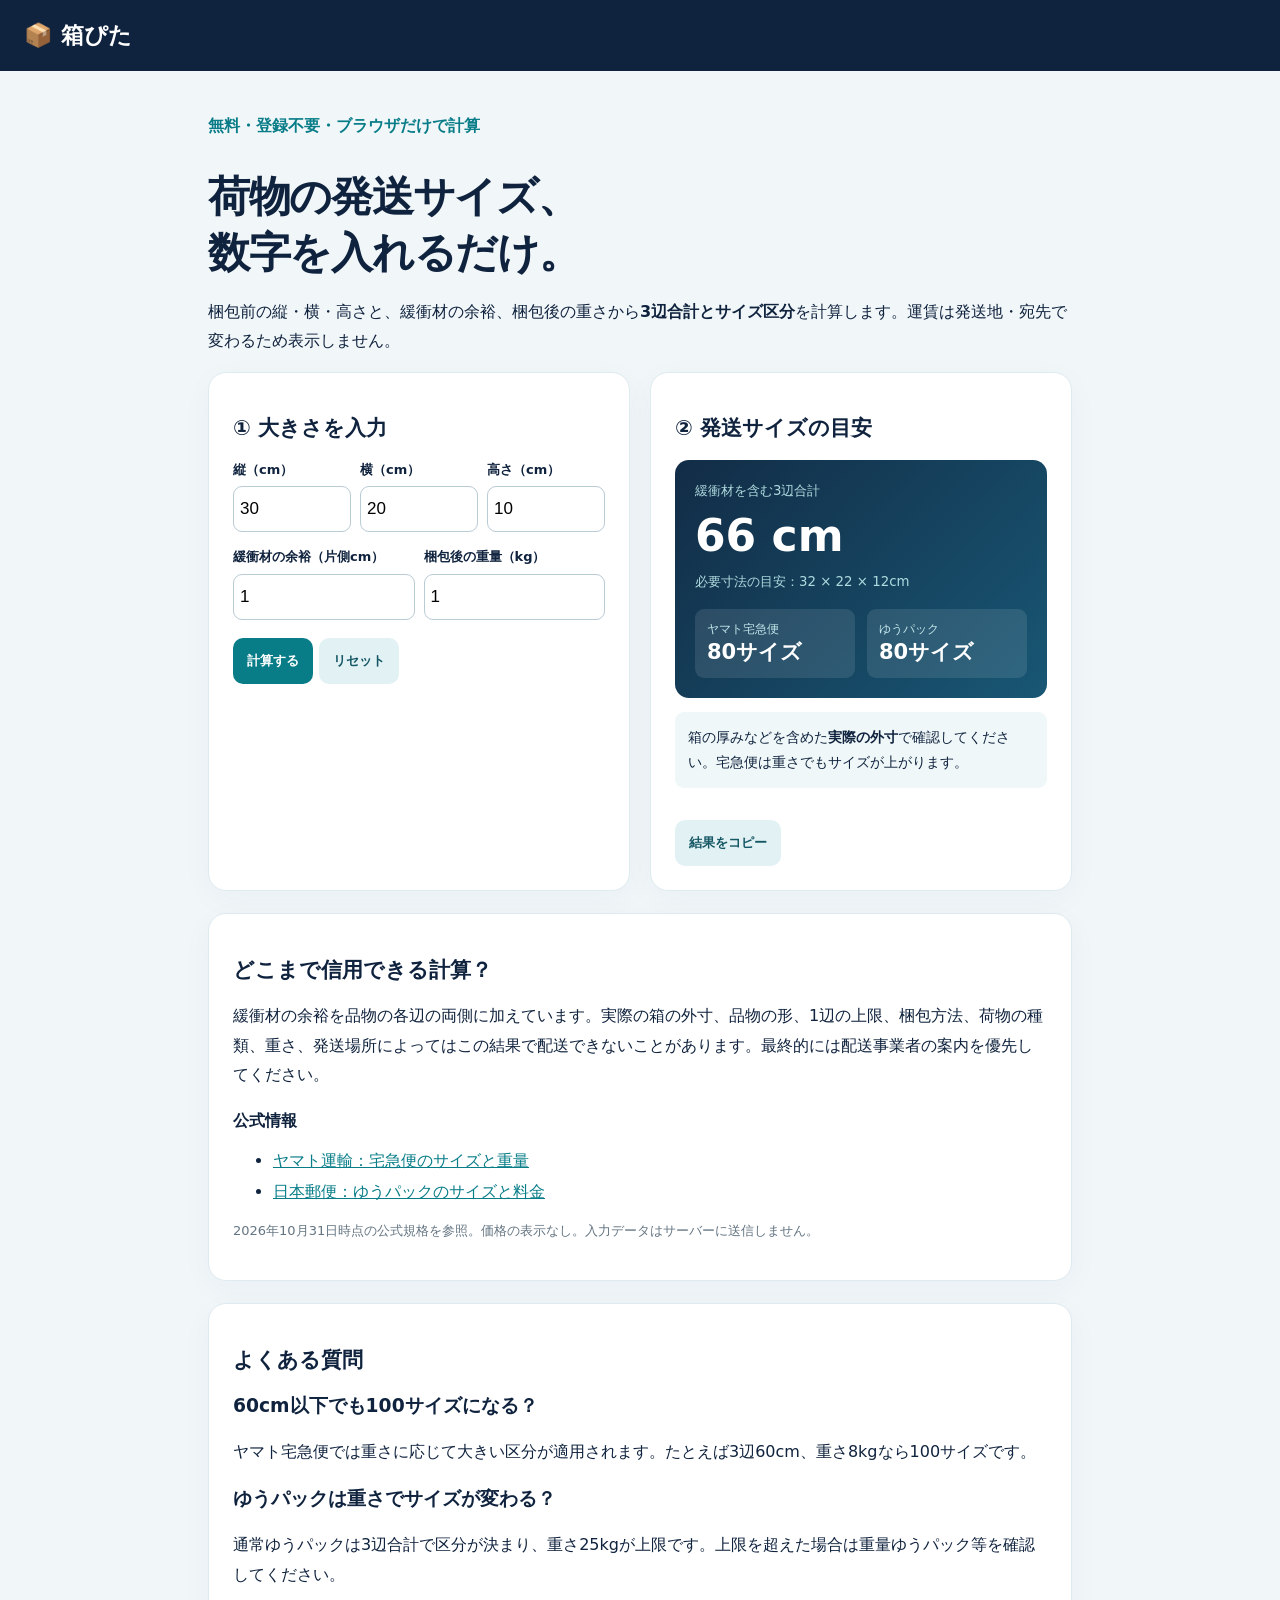
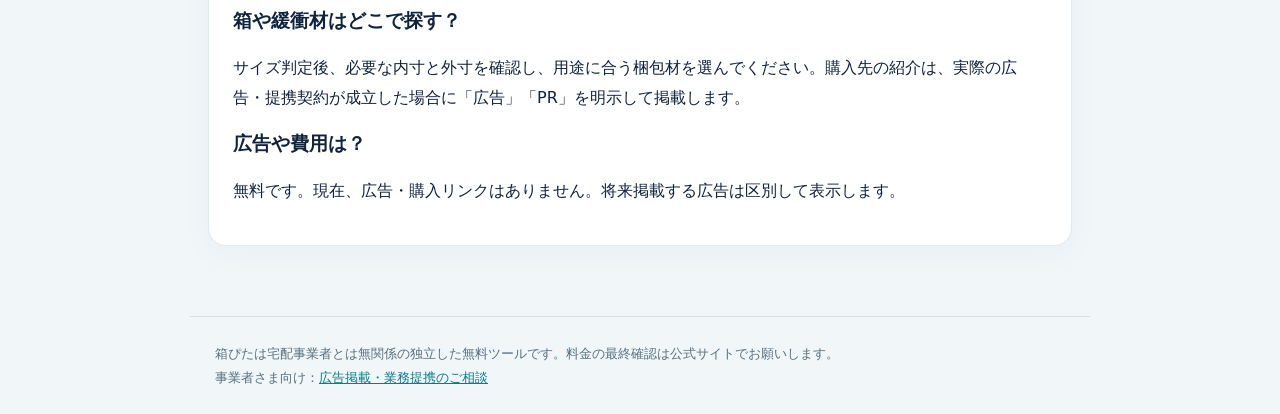
==== index.html @ b0e8ece6 "Add advertiser intake and honest disclosure link to public site" ====
<!doctype html>
<html lang="ja"><head><meta charset="utf-8"><meta name="viewport" content="width=device-width,initial-scale=1">
<title>箱ぴた｜宅急便・ゆうパックの梱包サイズ計算</title>
<meta name="description" content="縦・横・高さと重さを入れるだけ。ヤマト宅急便・ゆうパックの発送サイズの目安を無料で計算。緩衝材の厚みも考慮。スマホ対応・登録不要。">
<meta name="theme-color" content="#10233e"><link rel="canonical" href="https://hakopita-m84e27.deed.page/"><meta property="og:url" content="https://hakopita-m84e27.deed.page/"><meta property="og:title" content="箱ぴた｜梱包サイズの無料計算">
<style>
*{box-sizing:border-box}body{margin:0;background:#f1f6f9;color:#10233e;font:16px system-ui,-apple-system,"Hiragino Kaku Gothic ProN",sans-serif}
header{background:#10233e;color:white;padding:20px 24px;font-size:23px;font-weight:800}main{max-width:900px;margin:0 auto;padding:24px 18px 70px}
h1{font-size:clamp(27px,5vw,42px);letter-spacing:-.03em;margin-bottom:10px}h2{font-size:21px}p{line-height:1.85}
.grid{display:grid;grid-template-columns:1fr 1fr;gap:20px}.card{background:#fff;border:1px solid #deebf0;border-radius:18px;padding:24px;box-shadow:0 8px 32px #12324a09}
.fields{display:grid;grid-template-columns:repeat(3,1fr);gap:9px}.fields.two{grid-template-columns:1fr 1fr;margin-top:15px}
label{font-weight:700;font-size:13px;display:block;line-height:1.5;margin-bottom:7px}
input{width:100%;font-size:17px;padding:12px 6px;border:1px solid #b9cbd5;border-radius:9px}
button{padding:14px;border:0;border-radius:10px;background:#087d88;color:white;font-weight:800;cursor:pointer;margin:18px 6px 0 0;min-height:45px}
button.secondary{color:#155765;background:#e2f1f3}
.result{padding:20px;border-radius:14px;background:linear-gradient(135deg,#122c46,#185774);color:white}
.result small{color:#afdbdf}.big{font-size:44px;font-weight:900;margin:10px 0}
.sizes{display:grid;grid-template-columns:1fr 1fr;gap:12px}.size{background:#ffffff1a;border-radius:9px;padding:12px}
.size span{display:block;font-size:12px;color:#c3e6ea}.size strong{font-size:21px}
.note{font-size:14px;background:#eff7f8;padding:13px;border-radius:9px;line-height:1.8}
a{color:#087d88}li{margin:10px 0}footer{max-width:900px;margin:auto;padding:25px;border-top:1px solid #cfe0e8;color:#567080;font-size:13px;line-height:1.8}
#error{color:#bc3547;min-height:20px}
@media(max-width:700px){.grid{grid-template-columns:1fr}.card{padding:18px}input{font-size:16px}}
</style></head><body>
<header>📦 箱ぴた</header>
<main><p style="color:#087d88;font-weight:800">無料・登録不要・ブラウザだけで計算</p>
<h1>荷物の発送サイズ、<br>数字を入れるだけ。</h1>
<p>梱包前の縦・横・高さと、緩衝材の余裕、梱包後の重さから<strong>3辺合計とサイズ区分</strong>を計算します。運賃は発送地・宛先で変わるため表示しません。</p>
<div class="grid">
<section class="card"><h2>① 大きさを入力</h2><form id="form">
<div class="fields">
<div><label for="length">縦（cm）</label><input id="length" type="number" step="0.1" value="30" min="0.1" required></div>
<div><label for="width">横（cm）</label><input id="width" type="number" step="0.1" value="20" min="0.1" required></div>
<div><label for="height">高さ（cm）</label><input id="height" type="number" step="0.1" value="10" min="0.1" required></div>
</div><div class="fields two">
<div><label for="pad">緩衝材の余裕（片側cm）</label><input id="pad" type="number" step="0.1" min="0" value="1" required></div>
<div><label for="weight">梱包後の重量（kg）</label><input id="weight" type="number" step="0.1" min="0.01" value="1" required></div>
</div><button type="submit">計算する</button><button type="button" class="secondary" id="reset">リセット</button>
<p id="error" role="alert"></p></form></section>
<section class="card"><h2>② 発送サイズの目安</h2><div class="result">
<small>緩衝材を含む3辺合計</small><div id="sum" class="big">— cm</div><small id="dim">外寸の目安：—</small>
<div class="sizes" style="margin-top:18px">
<div class="size"><span>ヤマト宅急便</span><strong id="yamato">—</strong></div>
<div class="size"><span>ゆうパック</span><strong id="japanpost">—</strong></div>
</div></div><p class="note">箱の厚みなどを含めた<strong>実際の外寸</strong>で確認してください。宅急便は重さでもサイズが上がります。</p>
<button type="button" id="copy" class="secondary">結果をコピー</button></section></div>
<section class="card" style="margin-top:22px"><h2>どこまで信用できる計算？</h2>
<p>緩衝材の余裕を品物の各辺の両側に加えています。実際の箱の外寸、品物の形、1辺の上限、梱包方法、荷物の種類、重さ、発送場所によってはこの結果で配送できないことがあります。最終的には配送事業者の案内を優先してください。</p>
<p><strong>公式情報</strong></p><ul>
<li><a href="https://www.kuronekoyamato.co.jp/ytc/customer/send/search/payment/size/">ヤマト運輸：宅急便のサイズと重量</a></li>
<li><a href="https://www.post.japanpost.jp/service/send/domestic/delivery/yu-pack/">日本郵便：ゆうパックのサイズと料金</a></li>
</ul><p style="color:#647582;font-size:13px">2026年10月31日時点の公式規格を参照。価格の表示なし。入力データはサーバーに送信しません。</p></section>
<section class="card" style="margin-top:22px"><h2>よくある質問</h2>
<h3>60cm以下でも100サイズになる？</h3><p>ヤマト宅急便では重さに応じて大きい区分が適用されます。たとえば3辺60cm、重さ8kgなら100サイズです。</p>
<h3>ゆうパックは重さでサイズが変わる？</h3><p>通常ゆうパックは3辺合計で区分が決まり、重さ25kgが上限です。上限を超えた場合は重量ゆうパック等を確認してください。</p>
<h3>箱や緩衝材はどこで探す？</h3><p>サイズ判定後、必要な内寸と外寸を確認し、用途に合う梱包材を選んでください。購入先の紹介は、実際の広告・提携契約が成立した場合に「広告」「PR」を明示して掲載します。</p>
<h3>広告や費用は？</h3><p>無料です。現在、広告・購入リンクはありません。将来掲載する広告は区別して表示します。</p>
</section>
</main><footer>箱ぴたは宅配事業者とは無関係の独立した無料ツールです。料金の最終確認は公式サイトでお願いします。<br>
事業者さま向け：<a href="/advertise.html">広告掲載・業務提携のご相談</a></footer>
<script type="module">
import {classify} from './calc.mjs';
const $=id=>document.getElementById(id);let copyText='';
function update(){
 try{
 const keys=['length','width','height','pad','weight'];const vals=Object.fromEntries(keys.map(k=>[k,Number($(k).value)]));
 const r=classify(vals), format=n=>Number(n.toFixed(1)).toLocaleString('ja-JP');
 $('sum').textContent=format(r.sum)+' cm';$('dim').textContent='必要寸法の目安：'+r.dimensions.map(format).join(' × ')+'cm';
 $('yamato').textContent=r.yamato?r.yamato+'サイズ':'規格外の可能性';
 $('japanpost').textContent=r.japanpost?r.japanpost+'サイズ':'通常規格外';
 $('error').textContent='';
 copyText='箱ぴた：3辺'+format(r.sum)+'cm、宅急便'+(r.yamato??'対象外')+'、ゆうパック'+(r.japanpost??'対象外');
 }catch(e){$('error').textContent=e.message;$('sum').textContent='— cm';copyText=''}
}
$('form').addEventListener('input',update);
$('form').addEventListener('submit',e=>{e.preventDefault();update()});
$('reset').addEventListener('click',()=>{$('form').reset();update()});
$('copy').addEventListener('click',async()=>{if(!copyText)return;try{await navigator.clipboard.writeText(copyText);$('copy').textContent='コピーしました'}catch{$('copy').textContent='コピーに失敗しました'}setTimeout(()=>$('copy').textContent='結果をコピー',1800)});
update();
</script></body></html>
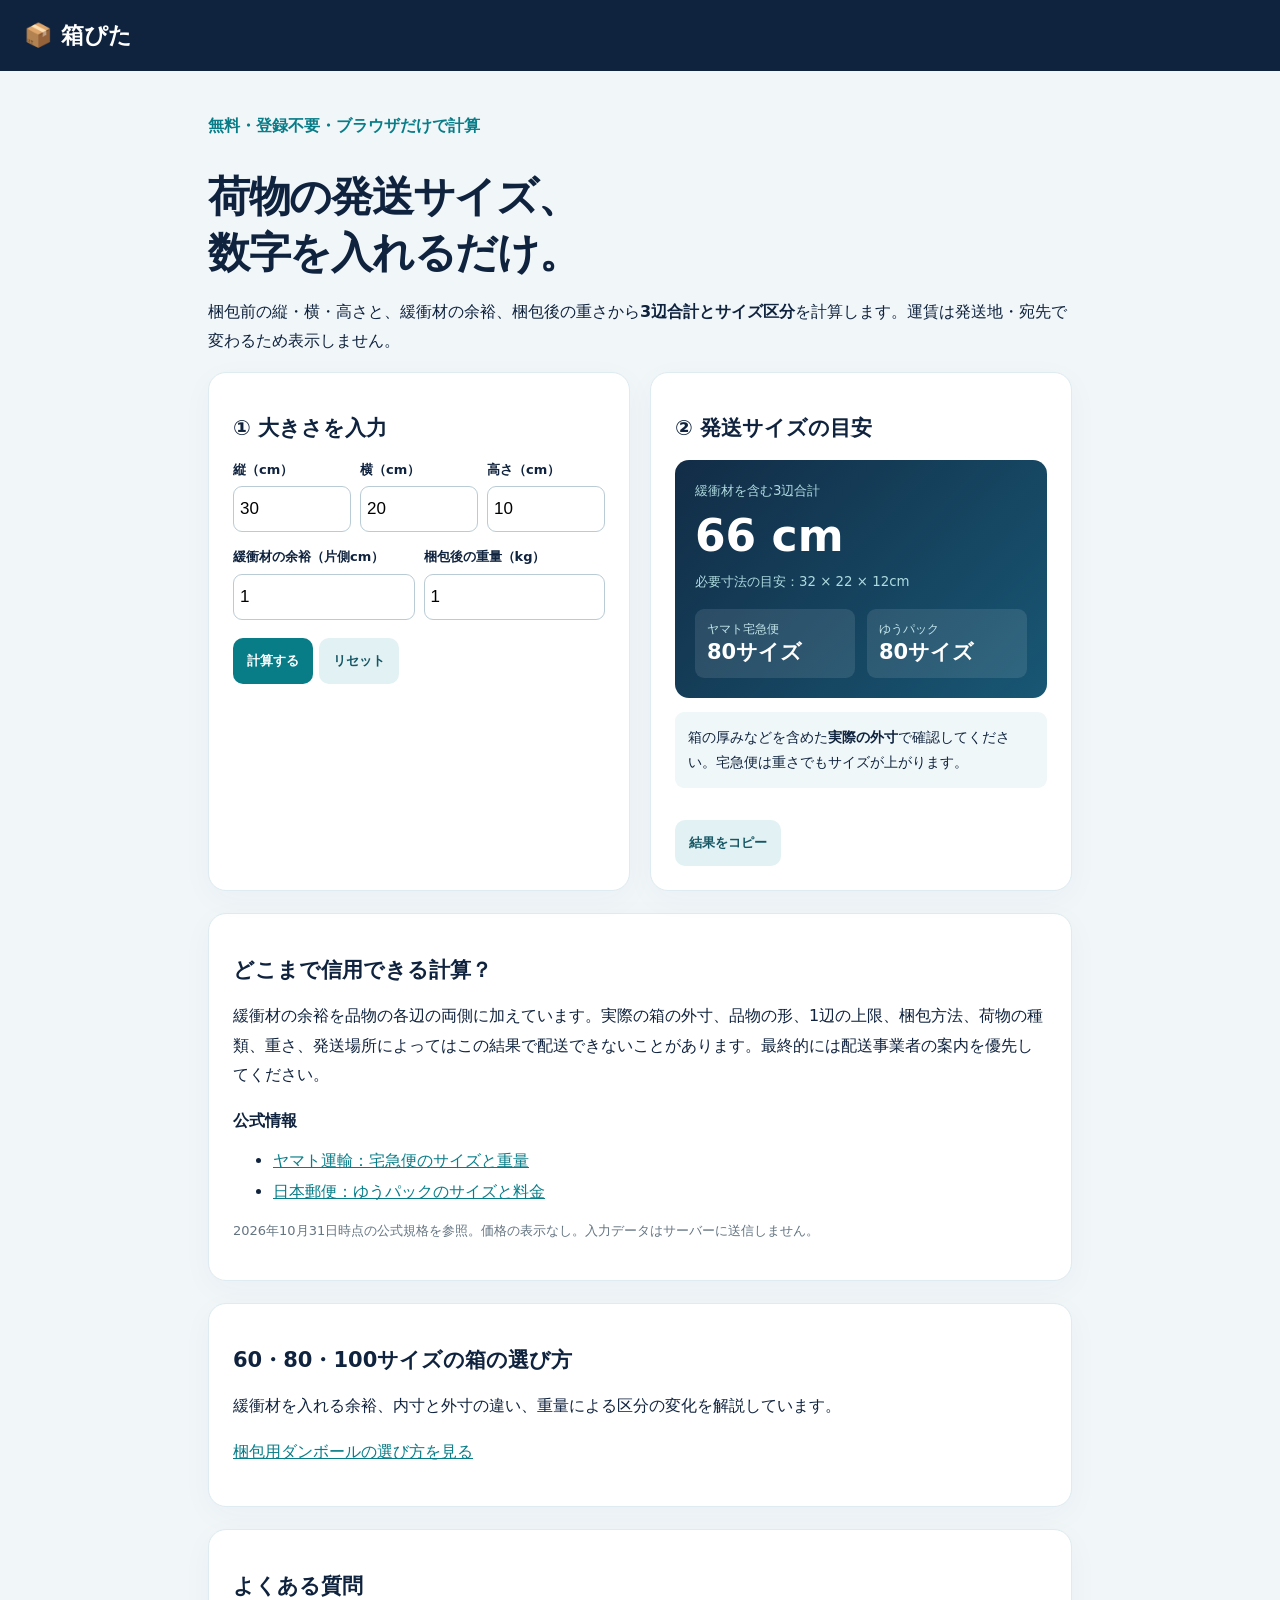
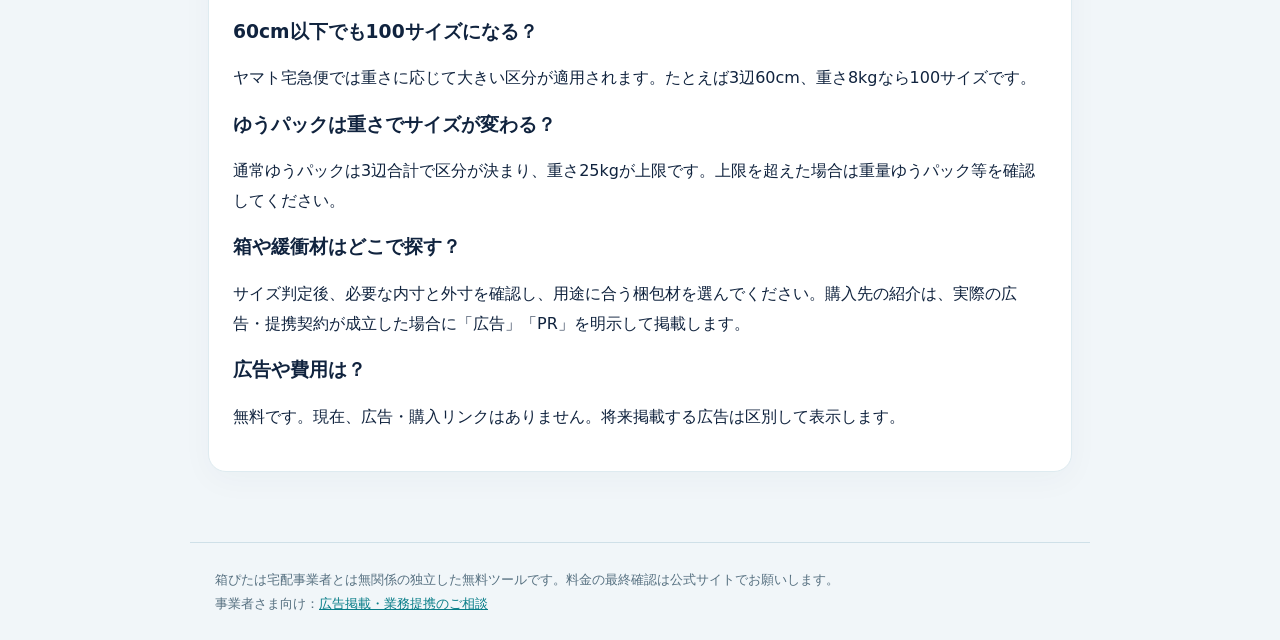
==== commit cd0fc6e9: "Link utility to original box-size guide for search visitors" ====
--- a/index.html
+++ b/index.html
@@ -44,12 +44,14 @@
 <div class="size"><span>ゆうパック</span><strong id="japanpost">—</strong></div>
 </div></div><p class="note">箱の厚みなどを含めた<strong>実際の外寸</strong>で確認してください。宅急便は重さでもサイズが上がります。</p>
 <button type="button" id="copy" class="secondary">結果をコピー</button></section></div>
+<section id="sponsorSection" class="card" style="margin-top:22px" hidden aria-label="広告・スポンサー"><h2>広告・PR</h2><div id="sponsorItems"></div><p style="font-size:12px;color:#5a7280">この欄は有料掲載です。配送事業者の公式推奨を意味しません。</p></section>
 <section class="card" style="margin-top:22px"><h2>どこまで信用できる計算？</h2>
 <p>緩衝材の余裕を品物の各辺の両側に加えています。実際の箱の外寸、品物の形、1辺の上限、梱包方法、荷物の種類、重さ、発送場所によってはこの結果で配送できないことがあります。最終的には配送事業者の案内を優先してください。</p>
 <p><strong>公式情報</strong></p><ul>
 <li><a href="https://www.kuronekoyamato.co.jp/ytc/customer/send/search/payment/size/">ヤマト運輸：宅急便のサイズと重量</a></li>
 <li><a href="https://www.post.japanpost.jp/service/send/domestic/delivery/yu-pack/">日本郵便：ゆうパックのサイズと料金</a></li>
 </ul><p style="color:#647582;font-size:13px">2026年10月31日時点の公式規格を参照。価格の表示なし。入力データはサーバーに送信しません。</p></section>
+<section class="card" style="margin-top:22px"><h2>60・80・100サイズの箱の選び方</h2><p>緩衝材を入れる余裕、内寸と外寸の違い、重量による区分の変化を解説しています。</p><p><a href="/box-guide.html">梱包用ダンボールの選び方を見る</a></p></section>
 <section class="card" style="margin-top:22px"><h2>よくある質問</h2>
 <h3>60cm以下でも100サイズになる？</h3><p>ヤマト宅急便では重さに応じて大きい区分が適用されます。たとえば3辺60cm、重さ8kgなら100サイズです。</p>
 <h3>ゆうパックは重さでサイズが変わる？</h3><p>通常ゆうパックは3辺合計で区分が決まり、重さ25kgが上限です。上限を超えた場合は重量ゆうパック等を確認してください。</p>
@@ -60,6 +62,7 @@
 事業者さま向け：<a href="/advertise.html">広告掲載・業務提携のご相談</a></footer>
 <script type="module">
 import {classify} from './calc.mjs';
+import {visibleSponsors} from './sponsors.mjs';
 const $=id=>document.getElementById(id);let copyText='';
 function update(){
  try{
@@ -76,5 +79,18 @@
 $('form').addEventListener('submit',e=>{e.preventDefault();update()});
 $('reset').addEventListener('click',()=>{$('form').reset();update()});
 $('copy').addEventListener('click',async()=>{if(!copyText)return;try{await navigator.clipboard.writeText(copyText);$('copy').textContent='コピーしました'}catch{$('copy').textContent='コピーに失敗しました'}setTimeout(()=>$('copy').textContent='結果をコピー',1800)});
+const approved=visibleSponsors();
+if(approved.length){
+ const wrap=$('sponsorItems');
+ for(const item of approved){
+   const a=document.createElement('a');
+   a.href=item.href;
+   a.target='_blank'; a.rel='sponsored noopener noreferrer';
+   a.textContent=item.label;
+   a.style.cssText='display:block;padding:13px;margin:9px 0;background:#edf7f8;border:1px solid #cee4e8;border-radius:8px;';
+   wrap.appendChild(a);
+ }
+ $('sponsorSection').hidden=false;
+}
 update();
 </script></body></html>
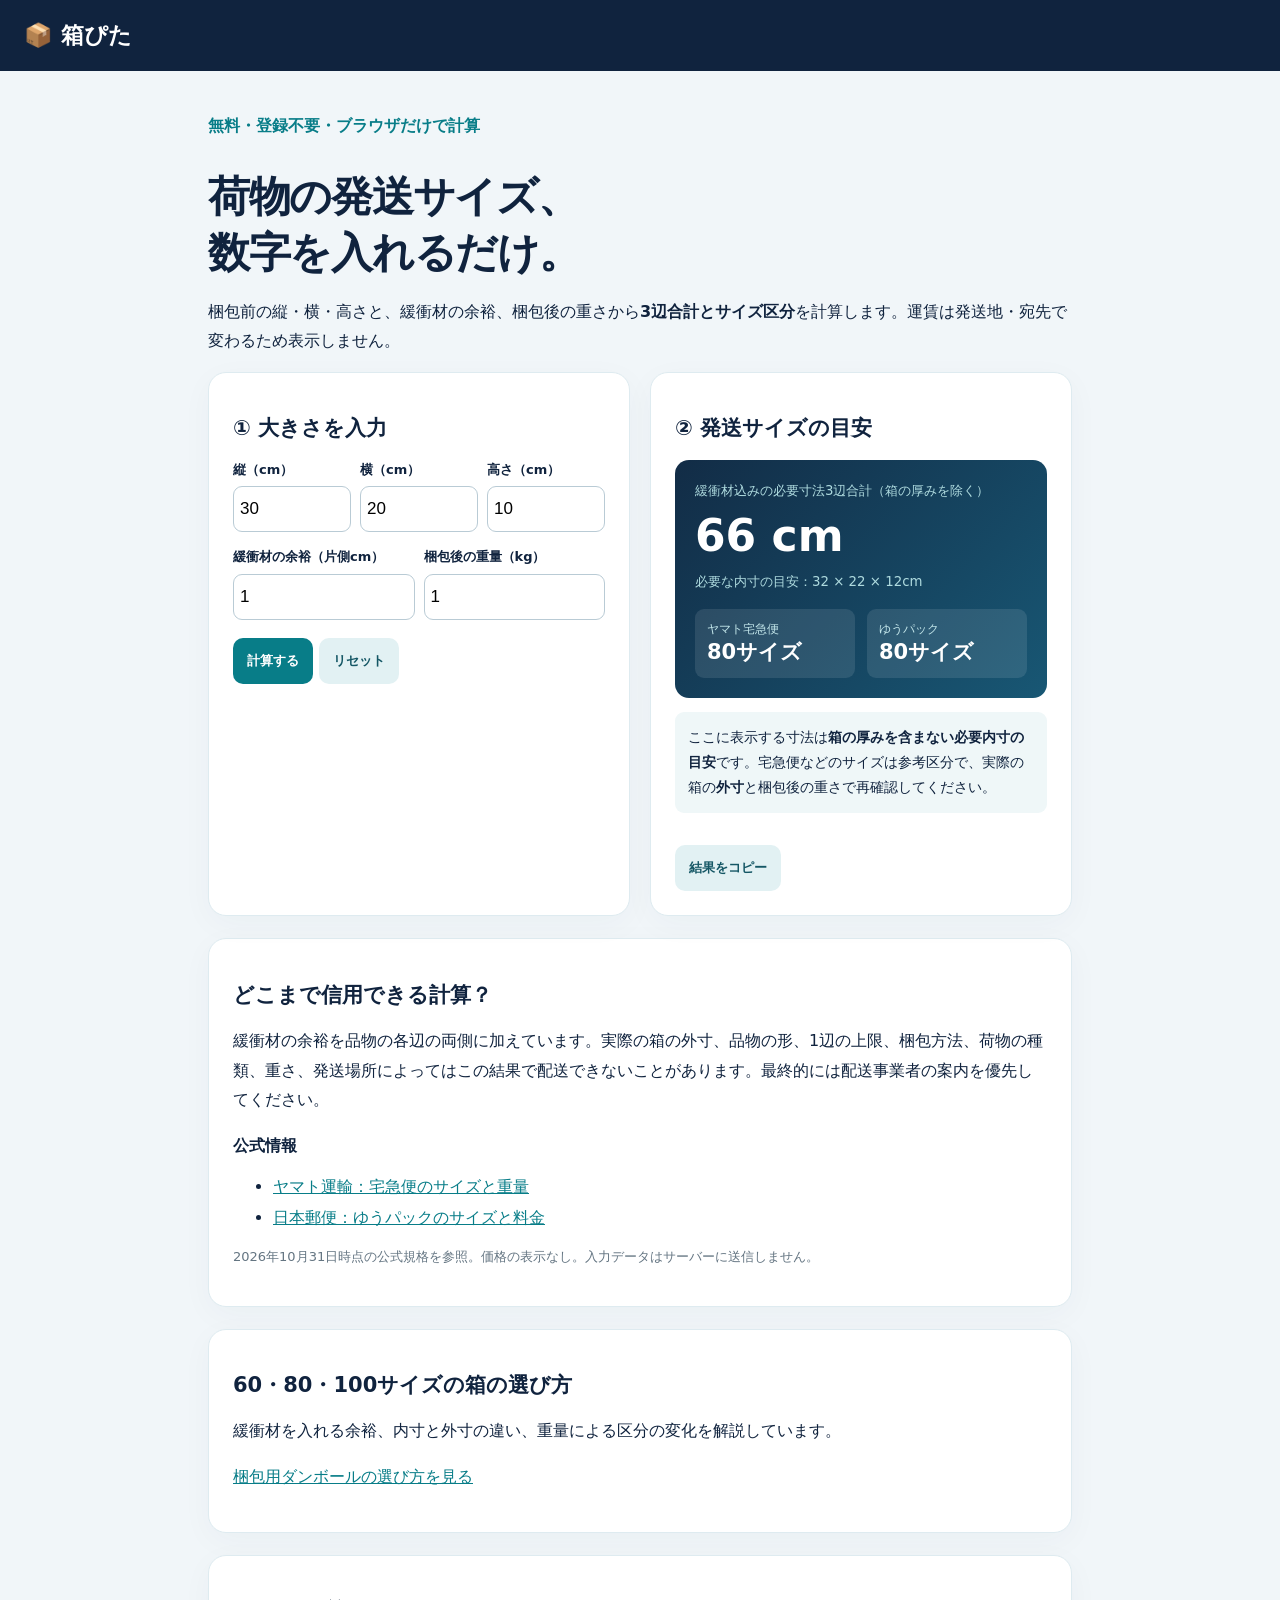
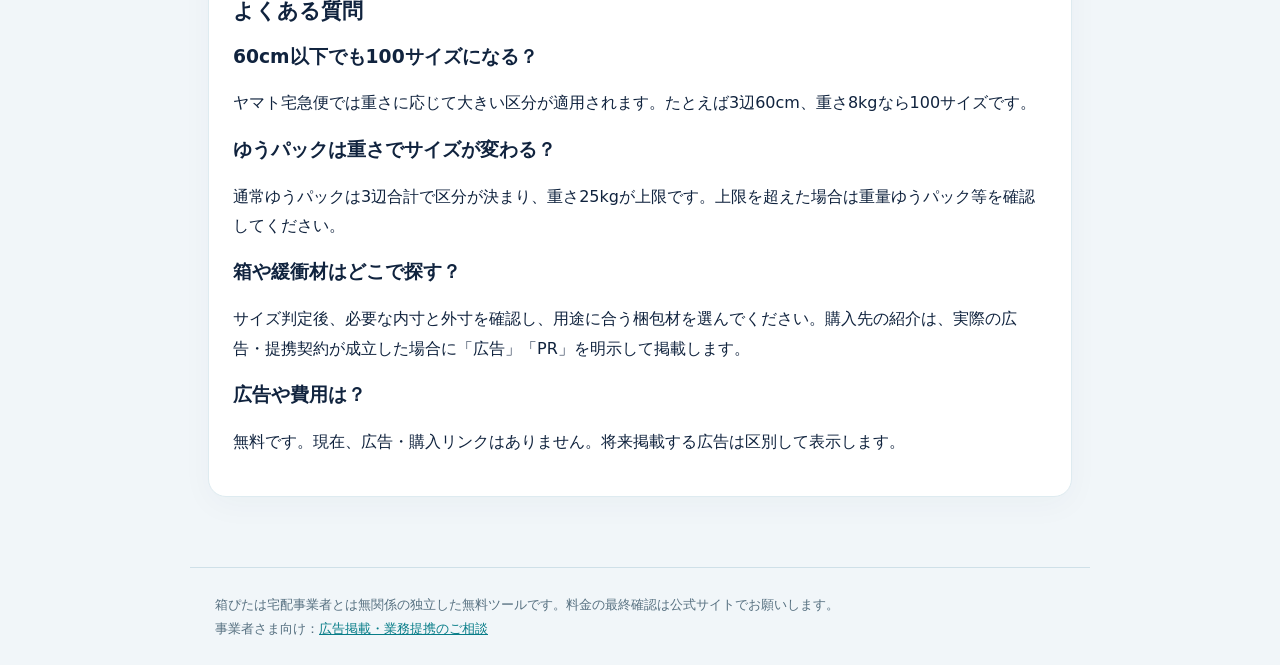
==== commit c26a6a5c: "Clarify inner-dimension estimate vs real outer shipping size" ====
--- a/index.html
+++ b/index.html
@@ -38,11 +38,11 @@
 </div><button type="submit">計算する</button><button type="button" class="secondary" id="reset">リセット</button>
 <p id="error" role="alert"></p></form></section>
 <section class="card"><h2>② 発送サイズの目安</h2><div class="result">
-<small>緩衝材を含む3辺合計</small><div id="sum" class="big">— cm</div><small id="dim">外寸の目安：—</small>
+<small>緩衝材込みの必要寸法3辺合計（箱の厚みを除く）</small><div id="sum" class="big">— cm</div><small id="dim">必要な内寸の目安：—</small>
 <div class="sizes" style="margin-top:18px">
 <div class="size"><span>ヤマト宅急便</span><strong id="yamato">—</strong></div>
 <div class="size"><span>ゆうパック</span><strong id="japanpost">—</strong></div>
-</div></div><p class="note">箱の厚みなどを含めた<strong>実際の外寸</strong>で確認してください。宅急便は重さでもサイズが上がります。</p>
+</div></div><p class="note">ここに表示する寸法は<strong>箱の厚みを含まない必要内寸の目安</strong>です。宅急便などのサイズは参考区分で、実際の箱の<strong>外寸</strong>と梱包後の重さで再確認してください。</p>
 <button type="button" id="copy" class="secondary">結果をコピー</button></section></div>
 <section id="sponsorSection" class="card" style="margin-top:22px" hidden aria-label="広告・スポンサー"><h2>広告・PR</h2><div id="sponsorItems"></div><p style="font-size:12px;color:#5a7280">この欄は有料掲載です。配送事業者の公式推奨を意味しません。</p></section>
 <section class="card" style="margin-top:22px"><h2>どこまで信用できる計算？</h2>
@@ -68,12 +68,12 @@
  try{
  const keys=['length','width','height','pad','weight'];const vals=Object.fromEntries(keys.map(k=>[k,Number($(k).value)]));
  const r=classify(vals), format=n=>Number(n.toFixed(1)).toLocaleString('ja-JP');
- $('sum').textContent=format(r.sum)+' cm';$('dim').textContent='必要寸法の目安：'+r.dimensions.map(format).join(' × ')+'cm';
+ $('sum').textContent=format(r.sum)+' cm';$('dim').textContent='必要な内寸の目安：'+r.dimensions.map(format).join(' × ')+'cm';
  $('yamato').textContent=r.yamato?r.yamato+'サイズ':'規格外の可能性';
  $('japanpost').textContent=r.japanpost?r.japanpost+'サイズ':'通常規格外';
  $('error').textContent='';
  copyText='箱ぴた：3辺'+format(r.sum)+'cm、宅急便'+(r.yamato??'対象外')+'、ゆうパック'+(r.japanpost??'対象外');
- }catch(e){$('error').textContent=e.message;$('sum').textContent='— cm';copyText=''}
+ }catch(e){$('error').textContent=e.message;$('sum').textContent='— cm';$('dim').textContent='—';$('yamato').textContent='—';$('japanpost').textContent='—';copyText=''}
 }
 $('form').addEventListener('input',update);
 $('form').addEventListener('submit',e=>{e.preventDefault();update()});
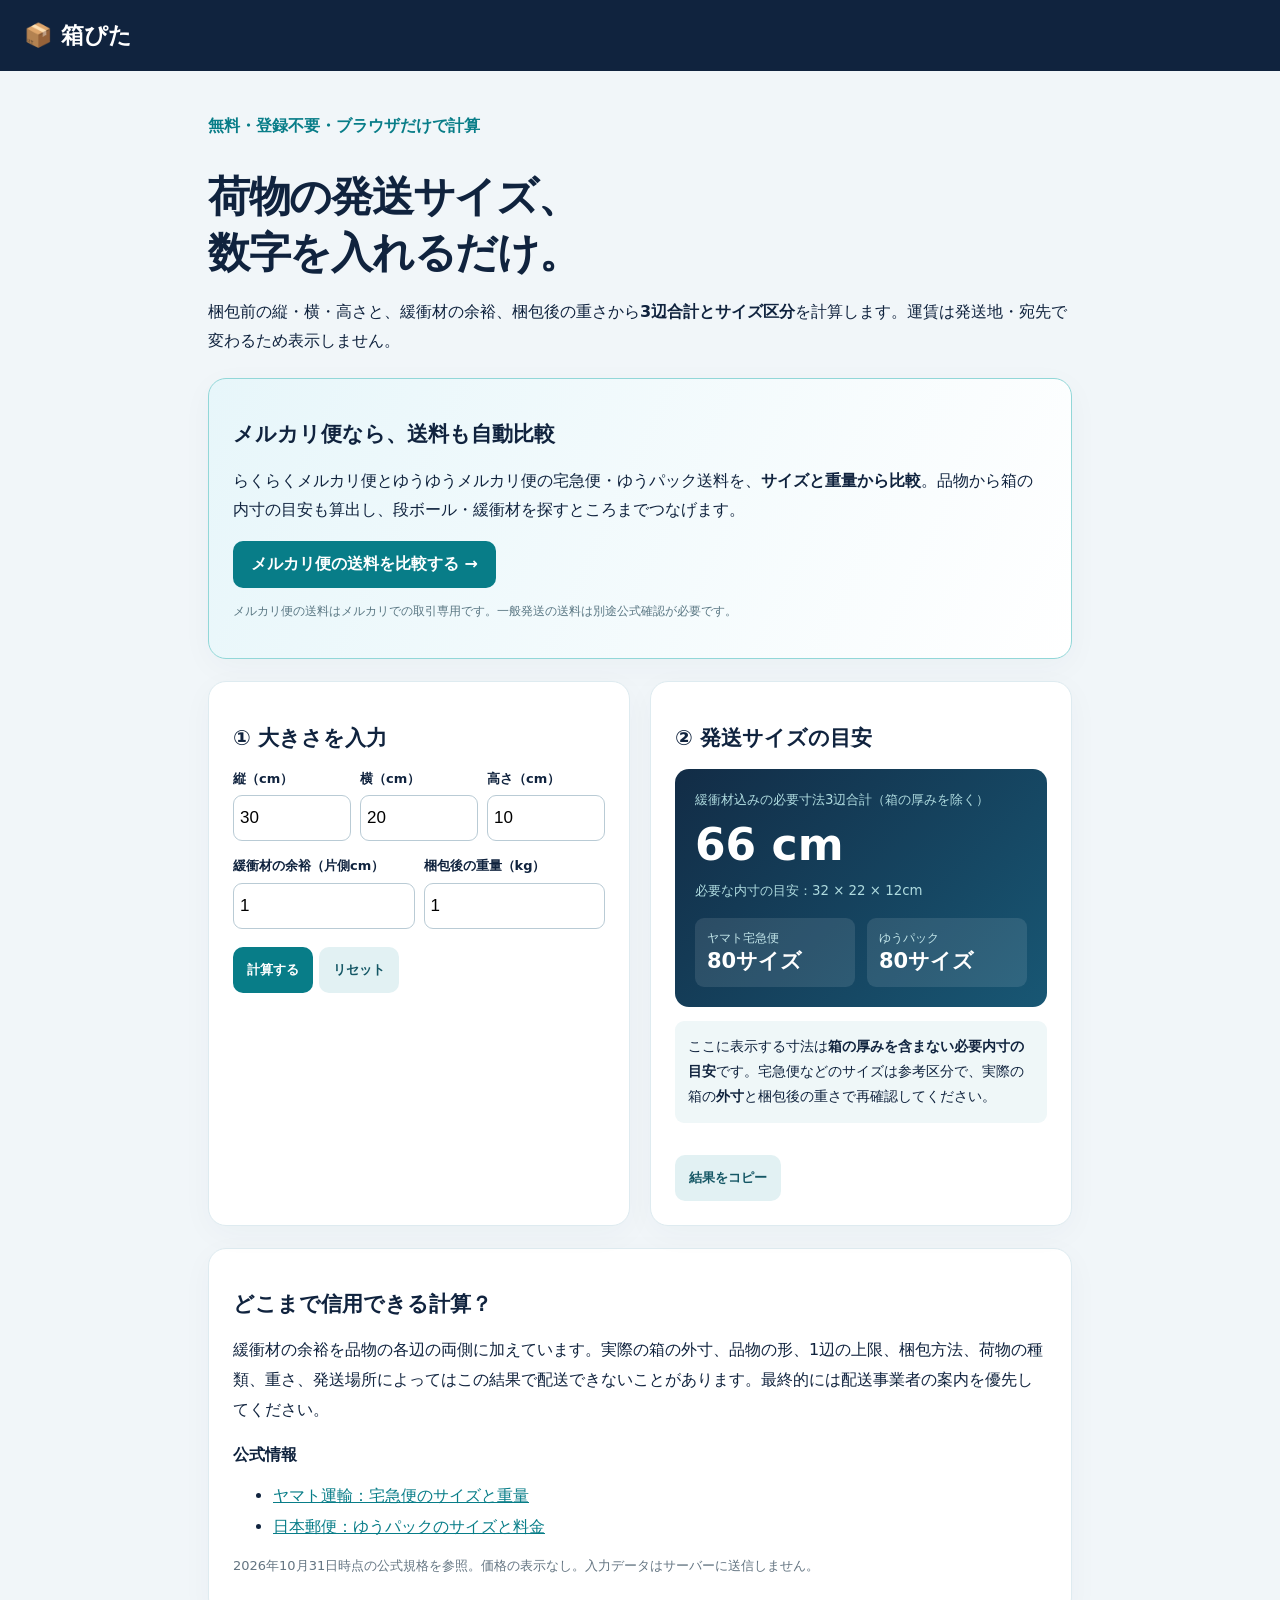
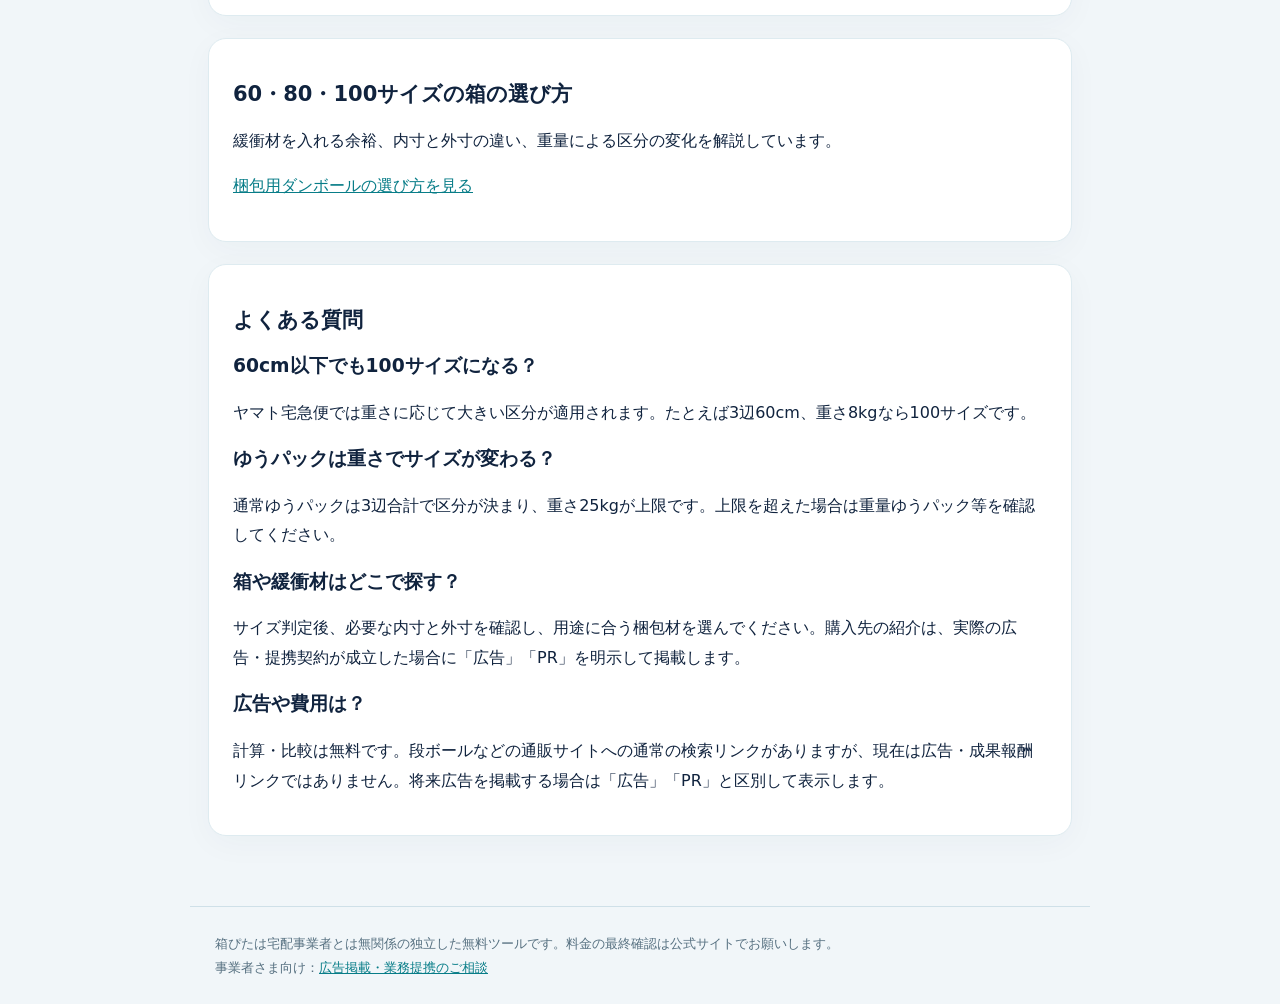
==== commit 7a6c3635: "Link new shipping fees comparison from Hatopita home" ====
--- a/index.html
+++ b/index.html
@@ -26,6 +26,12 @@
 <main><p style="color:#087d88;font-weight:800">無料・登録不要・ブラウザだけで計算</p>
 <h1>荷物の発送サイズ、<br>数字を入れるだけ。</h1>
 <p>梱包前の縦・横・高さと、緩衝材の余裕、梱包後の重さから<strong>3辺合計とサイズ区分</strong>を計算します。運賃は発送地・宛先で変わるため表示しません。</p>
+<section class="card" style="margin:22px 0;border-color:#92d7d8;background:linear-gradient(115deg,#e7f6fa,#fff)">
+<h2>メルカリ便なら、送料も自動比較</h2>
+<p>らくらくメルカリ便とゆうゆうメルカリ便の宅急便・ゆうパック送料を、<strong>サイズと重量から比較</strong>。品物から箱の内寸の目安も算出し、段ボール・緩衝材を探すところまでつなげます。</p>
+<a href="/compare.html" style="display:inline-block;background:#087d88;color:white;padding:13px 18px;border-radius:10px;font-weight:800;text-decoration:none">メルカリ便の送料を比較する →</a>
+<p style="color:#5a7783;font-size:12px">メルカリ便の送料はメルカリでの取引専用です。一般発送の送料は別途公式確認が必要です。</p>
+</section>
 <div class="grid">
 <section class="card"><h2>① 大きさを入力</h2><form id="form">
 <div class="fields">
@@ -56,7 +62,7 @@
 <h3>60cm以下でも100サイズになる？</h3><p>ヤマト宅急便では重さに応じて大きい区分が適用されます。たとえば3辺60cm、重さ8kgなら100サイズです。</p>
 <h3>ゆうパックは重さでサイズが変わる？</h3><p>通常ゆうパックは3辺合計で区分が決まり、重さ25kgが上限です。上限を超えた場合は重量ゆうパック等を確認してください。</p>
 <h3>箱や緩衝材はどこで探す？</h3><p>サイズ判定後、必要な内寸と外寸を確認し、用途に合う梱包材を選んでください。購入先の紹介は、実際の広告・提携契約が成立した場合に「広告」「PR」を明示して掲載します。</p>
-<h3>広告や費用は？</h3><p>無料です。現在、広告・購入リンクはありません。将来掲載する広告は区別して表示します。</p>
+<h3>広告や費用は？</h3><p>計算・比較は無料です。段ボールなどの通販サイトへの通常の検索リンクがありますが、現在は広告・成果報酬リンクではありません。将来広告を掲載する場合は「広告」「PR」と区別して表示します。</p>
 </section>
 </main><footer>箱ぴたは宅配事業者とは無関係の独立した無料ツールです。料金の最終確認は公式サイトでお願いします。<br>
 事業者さま向け：<a href="/advertise.html">広告掲載・業務提携のご相談</a></footer>
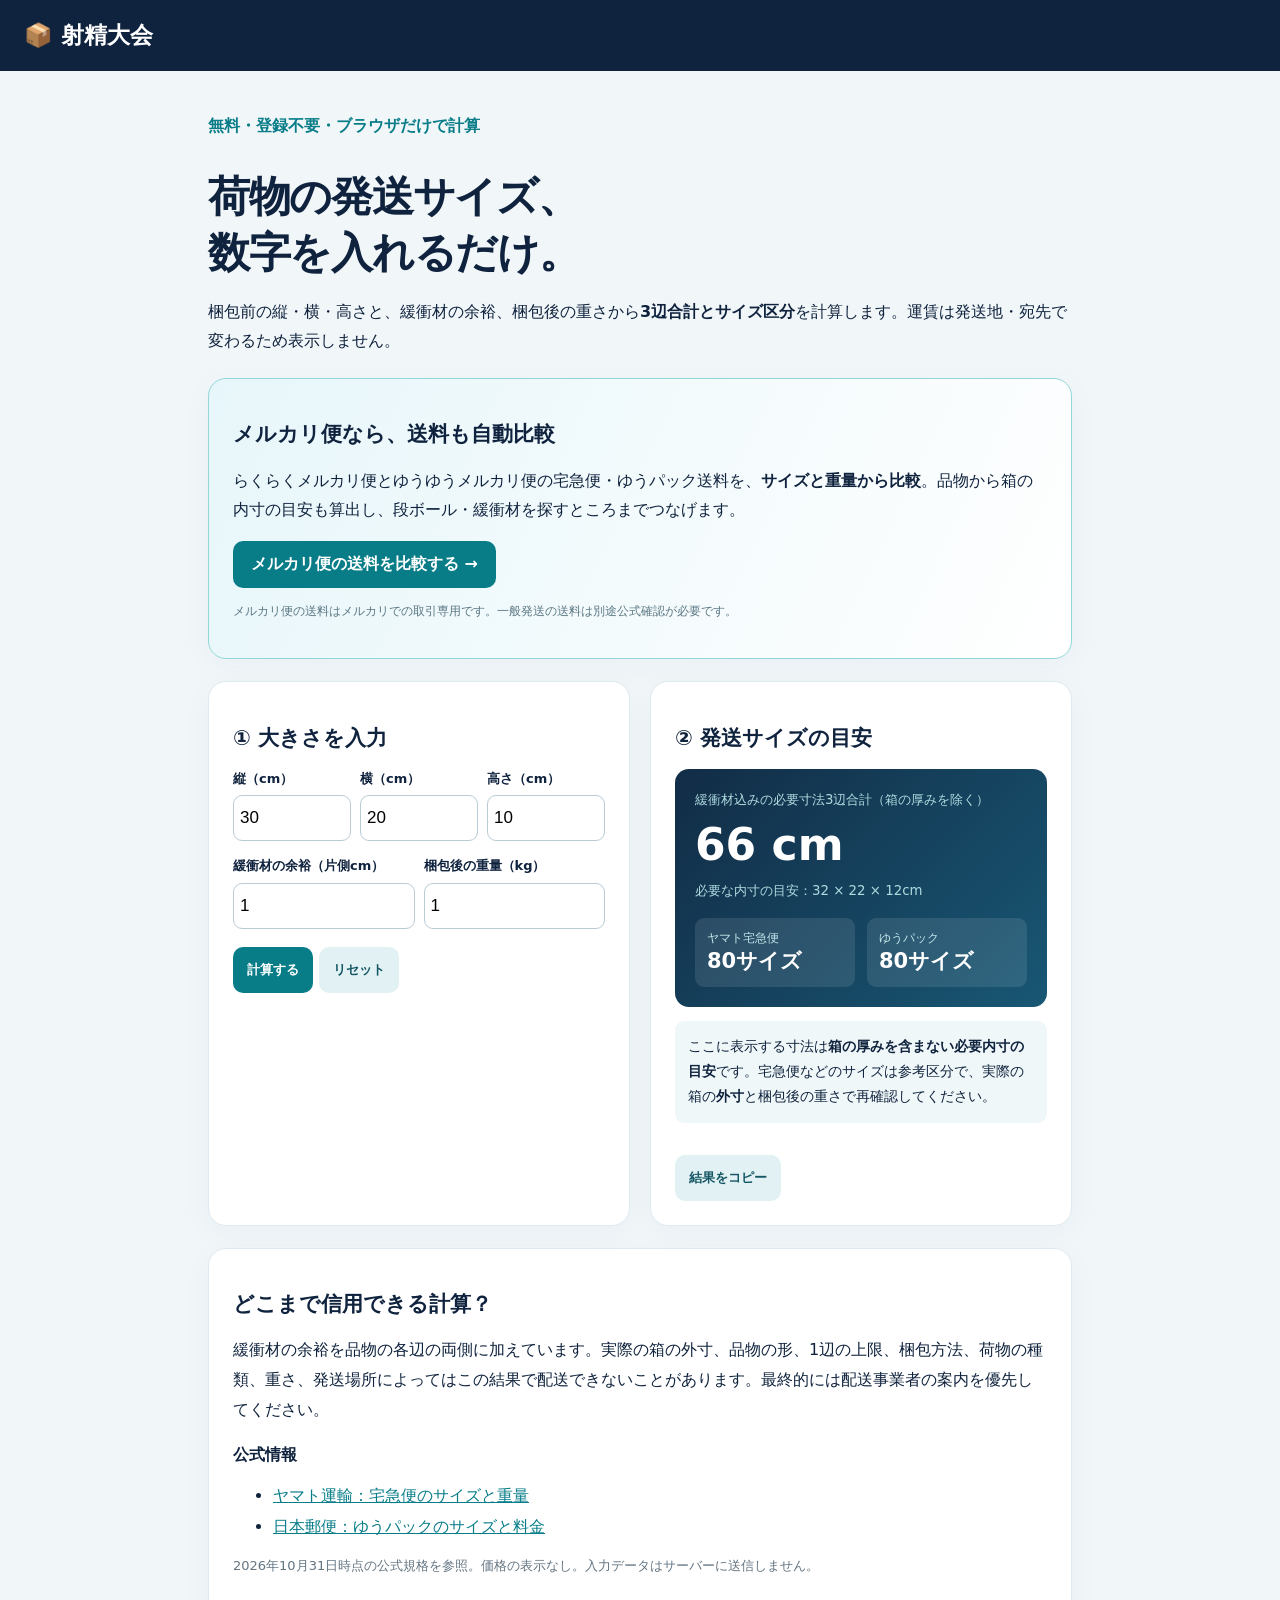
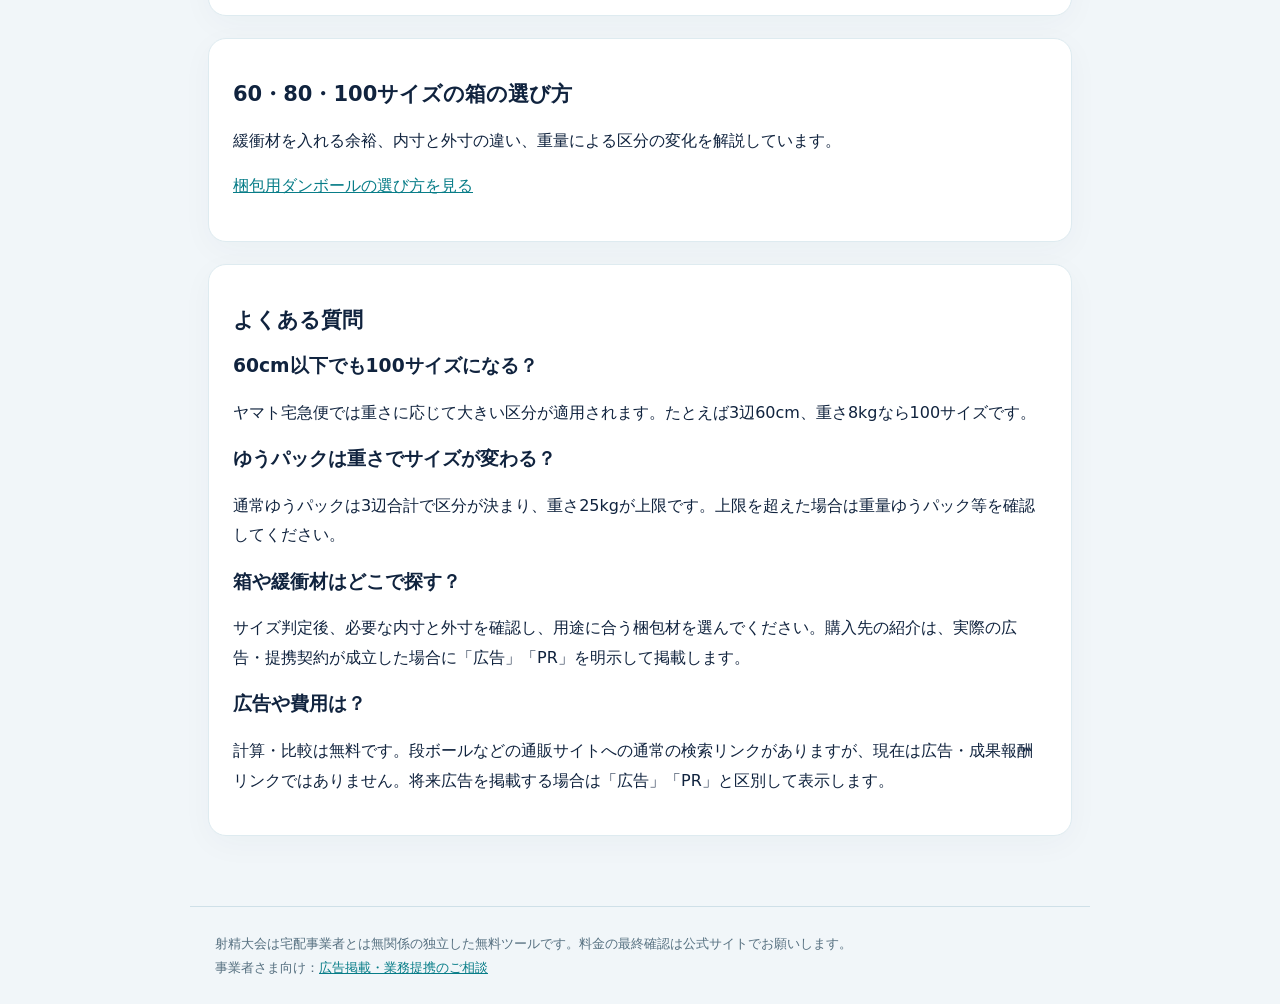
==== commit 4f56edd8: "Rename site display brand to 射精大会" ====
--- a/index.html
+++ b/index.html
@@ -1,8 +1,8 @@
 <!doctype html>
 <html lang="ja"><head><meta charset="utf-8"><meta name="viewport" content="width=device-width,initial-scale=1">
-<title>箱ぴた｜宅急便・ゆうパックの梱包サイズ計算</title>
+<title>射精大会｜宅急便・ゆうパックの梱包サイズ計算</title>
 <meta name="description" content="縦・横・高さと重さを入れるだけ。ヤマト宅急便・ゆうパックの発送サイズの目安を無料で計算。緩衝材の厚みも考慮。スマホ対応・登録不要。">
-<meta name="theme-color" content="#10233e"><link rel="canonical" href="https://hakopita-m84e27.deed.page/"><meta property="og:url" content="https://hakopita-m84e27.deed.page/"><meta property="og:title" content="箱ぴた｜梱包サイズの無料計算">
+<meta name="theme-color" content="#10233e"><link rel="canonical" href="https://hakopita-m84e27.deed.page/"><meta property="og:url" content="https://hakopita-m84e27.deed.page/"><meta property="og:title" content="射精大会｜梱包サイズの無料計算">
 <style>
 *{box-sizing:border-box}body{margin:0;background:#f1f6f9;color:#10233e;font:16px system-ui,-apple-system,"Hiragino Kaku Gothic ProN",sans-serif}
 header{background:#10233e;color:white;padding:20px 24px;font-size:23px;font-weight:800}main{max-width:900px;margin:0 auto;padding:24px 18px 70px}
@@ -22,7 +22,7 @@
 #error{color:#bc3547;min-height:20px}
 @media(max-width:700px){.grid{grid-template-columns:1fr}.card{padding:18px}input{font-size:16px}}
 </style></head><body>
-<header>📦 箱ぴた</header>
+<header>📦 射精大会</header>
 <main><p style="color:#087d88;font-weight:800">無料・登録不要・ブラウザだけで計算</p>
 <h1>荷物の発送サイズ、<br>数字を入れるだけ。</h1>
 <p>梱包前の縦・横・高さと、緩衝材の余裕、梱包後の重さから<strong>3辺合計とサイズ区分</strong>を計算します。運賃は発送地・宛先で変わるため表示しません。</p>
@@ -64,7 +64,7 @@
 <h3>箱や緩衝材はどこで探す？</h3><p>サイズ判定後、必要な内寸と外寸を確認し、用途に合う梱包材を選んでください。購入先の紹介は、実際の広告・提携契約が成立した場合に「広告」「PR」を明示して掲載します。</p>
 <h3>広告や費用は？</h3><p>計算・比較は無料です。段ボールなどの通販サイトへの通常の検索リンクがありますが、現在は広告・成果報酬リンクではありません。将来広告を掲載する場合は「広告」「PR」と区別して表示します。</p>
 </section>
-</main><footer>箱ぴたは宅配事業者とは無関係の独立した無料ツールです。料金の最終確認は公式サイトでお願いします。<br>
+</main><footer>射精大会は宅配事業者とは無関係の独立した無料ツールです。料金の最終確認は公式サイトでお願いします。<br>
 事業者さま向け：<a href="/advertise.html">広告掲載・業務提携のご相談</a></footer>
 <script type="module">
 import {classify} from './calc.mjs';
@@ -78,7 +78,7 @@
  $('yamato').textContent=r.yamato?r.yamato+'サイズ':'規格外の可能性';
  $('japanpost').textContent=r.japanpost?r.japanpost+'サイズ':'通常規格外';
  $('error').textContent='';
- copyText='箱ぴた：3辺'+format(r.sum)+'cm、宅急便'+(r.yamato??'対象外')+'、ゆうパック'+(r.japanpost??'対象外');
+ copyText='射精大会：3辺'+format(r.sum)+'cm、宅急便'+(r.yamato??'対象外')+'、ゆうパック'+(r.japanpost??'対象外');
  }catch(e){$('error').textContent=e.message;$('sum').textContent='— cm';$('dim').textContent='—';$('yamato').textContent='—';$('japanpost').textContent='—';copyText=''}
 }
 $('form').addEventListener('input',update);
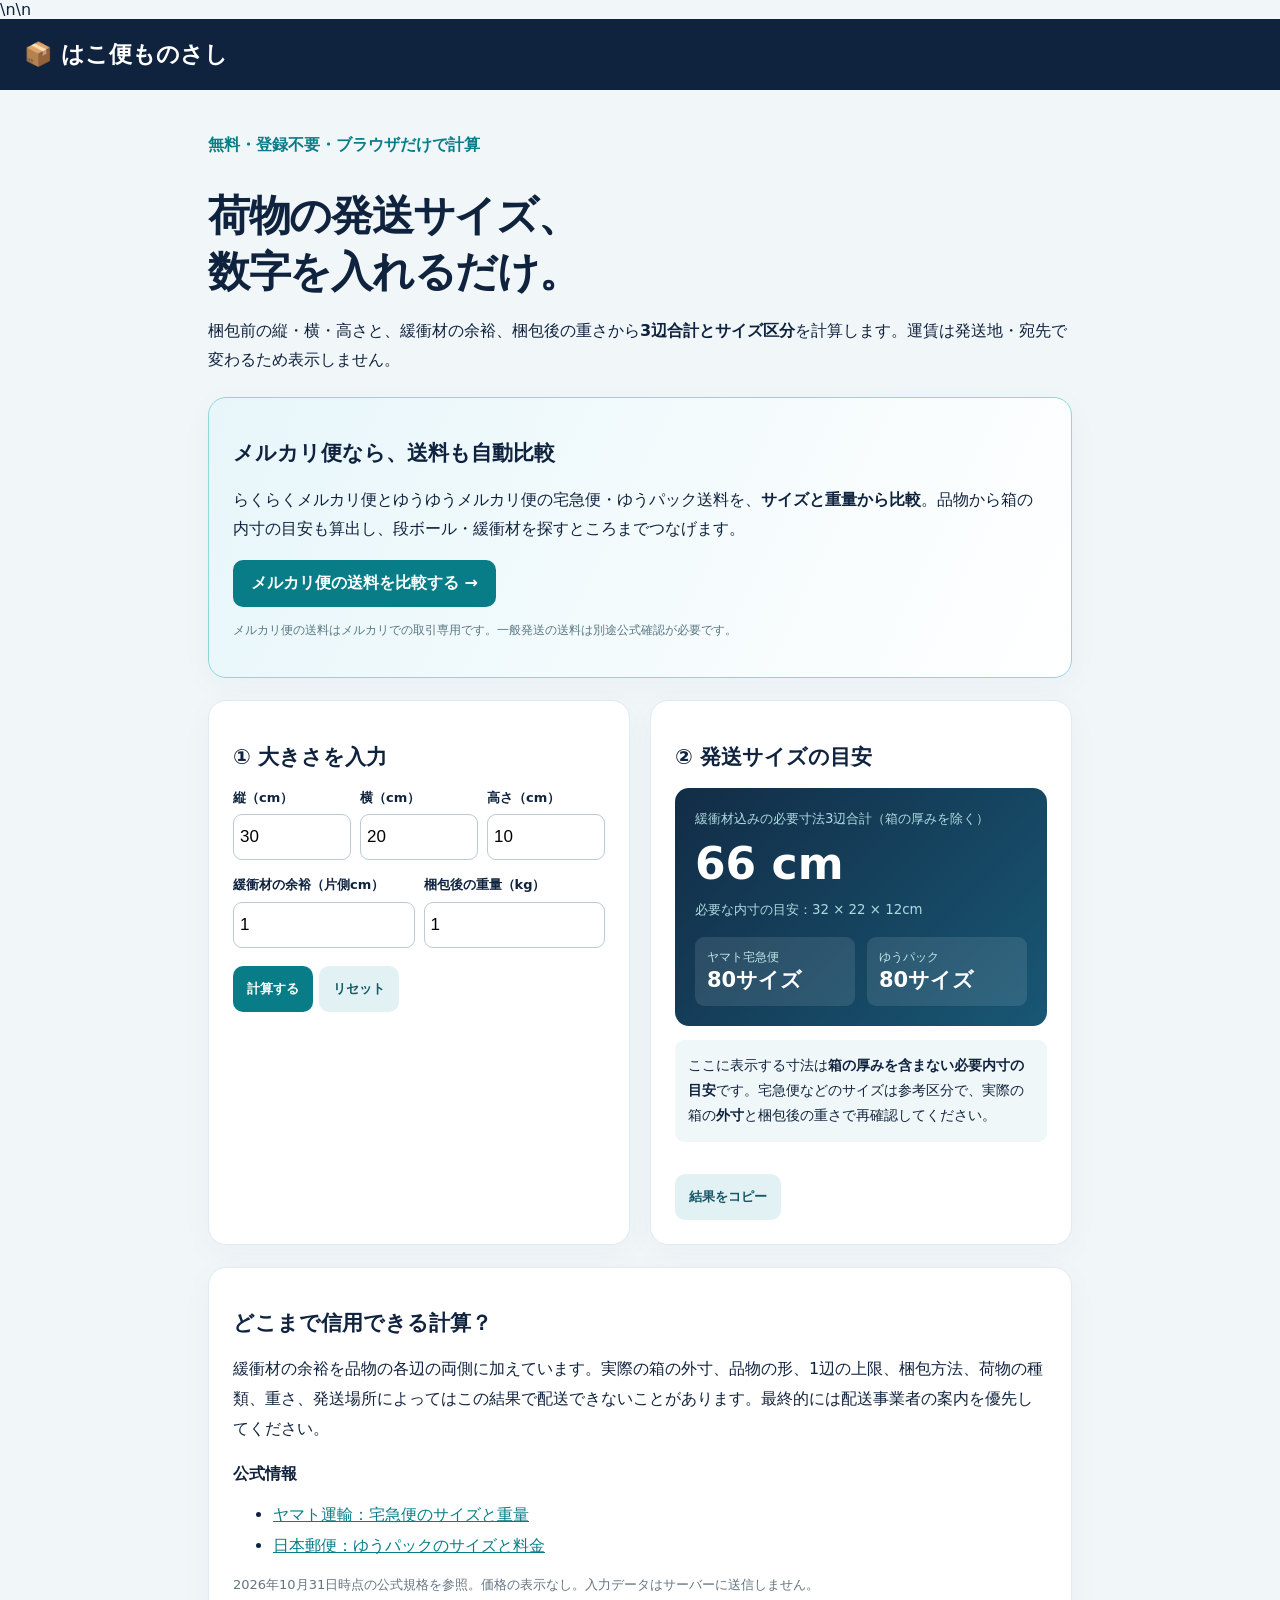
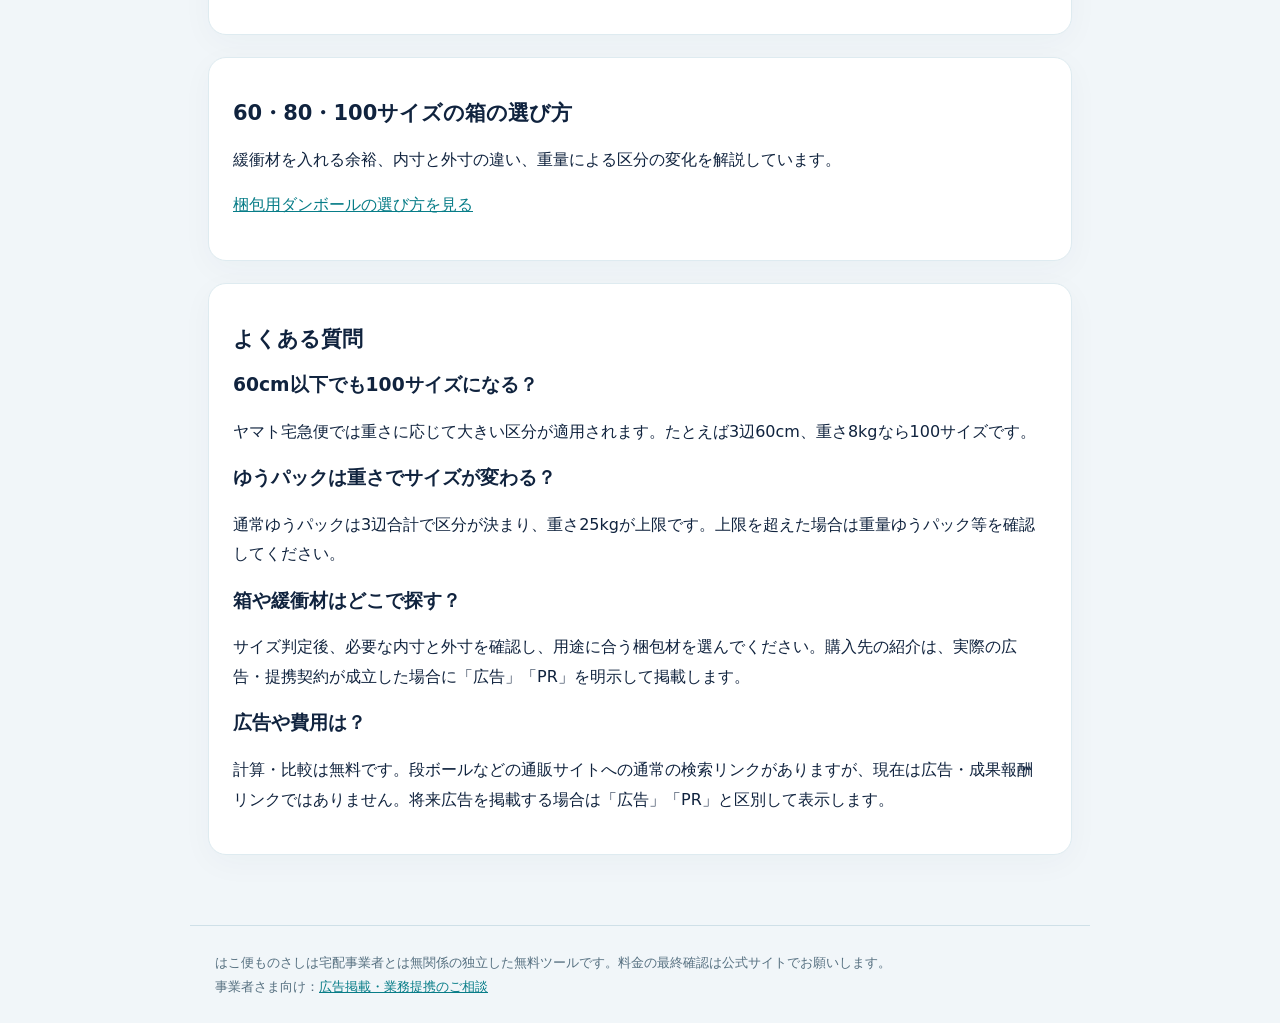
==== commit 4c580fed: "Rebrand shipping calculator as はこ便ものさし with consistent metadata" ====
--- a/index.html
+++ b/index.html
@@ -1,8 +1,8 @@
 <!doctype html>
 <html lang="ja"><head><meta charset="utf-8"><meta name="viewport" content="width=device-width,initial-scale=1">
-<title>射精大会｜宅急便・ゆうパックの梱包サイズ計算</title>
-<meta name="description" content="縦・横・高さと重さを入れるだけ。ヤマト宅急便・ゆうパックの発送サイズの目安を無料で計算。緩衝材の厚みも考慮。スマホ対応・登録不要。">
-<meta name="theme-color" content="#10233e"><link rel="canonical" href="https://hakopita-m84e27.deed.page/"><meta property="og:url" content="https://hakopita-m84e27.deed.page/"><meta property="og:title" content="射精大会｜梱包サイズの無料計算">
+<title>梱包サイズ計算・メルカリ送料比較｜はこ便ものさし</title>
+<meta name="description" content="宅急便・ゆうパックの60〜200サイズを、縦・横・高さと重量から無料計算。メルカリ便の送料比較、ネコポス・ゆうパケット・段ボールの選び方まで。登録不要。">
+<meta name="theme-color" content="#10233e"><link rel="canonical" href="https://hakopita-m84e27.deed.page/"><meta property="og:url" content="https://hakopita-m84e27.deed.page/"><meta property="og:title" content="はこ便ものさし｜梱包サイズの無料計算">
 <style>
 *{box-sizing:border-box}body{margin:0;background:#f1f6f9;color:#10233e;font:16px system-ui,-apple-system,"Hiragino Kaku Gothic ProN",sans-serif}
 header{background:#10233e;color:white;padding:20px 24px;font-size:23px;font-weight:800}main{max-width:900px;margin:0 auto;padding:24px 18px 70px}
@@ -21,8 +21,8 @@
 a{color:#087d88}li{margin:10px 0}footer{max-width:900px;margin:auto;padding:25px;border-top:1px solid #cfe0e8;color:#567080;font-size:13px;line-height:1.8}
 #error{color:#bc3547;min-height:20px}
 @media(max-width:700px){.grid{grid-template-columns:1fr}.card{padding:18px}input{font-size:16px}}
-</style></head><body>
-<header>📦 射精大会</header>
+</style><meta property="og:site_name" content="はこ便ものさし">\n<script type="application/ld+json">{"@context":"https://schema.org","@type":"WebSite","name":"はこ便ものさし","url":"https://hakopita-m84e27.deed.page/","inLanguage":"ja"}</script>\n</head><body>
+<header>📦 はこ便ものさし</header>
 <main><p style="color:#087d88;font-weight:800">無料・登録不要・ブラウザだけで計算</p>
 <h1>荷物の発送サイズ、<br>数字を入れるだけ。</h1>
 <p>梱包前の縦・横・高さと、緩衝材の余裕、梱包後の重さから<strong>3辺合計とサイズ区分</strong>を計算します。運賃は発送地・宛先で変わるため表示しません。</p>
@@ -64,7 +64,7 @@
 <h3>箱や緩衝材はどこで探す？</h3><p>サイズ判定後、必要な内寸と外寸を確認し、用途に合う梱包材を選んでください。購入先の紹介は、実際の広告・提携契約が成立した場合に「広告」「PR」を明示して掲載します。</p>
 <h3>広告や費用は？</h3><p>計算・比較は無料です。段ボールなどの通販サイトへの通常の検索リンクがありますが、現在は広告・成果報酬リンクではありません。将来広告を掲載する場合は「広告」「PR」と区別して表示します。</p>
 </section>
-</main><footer>射精大会は宅配事業者とは無関係の独立した無料ツールです。料金の最終確認は公式サイトでお願いします。<br>
+</main><footer>はこ便ものさしは宅配事業者とは無関係の独立した無料ツールです。料金の最終確認は公式サイトでお願いします。<br>
 事業者さま向け：<a href="/advertise.html">広告掲載・業務提携のご相談</a></footer>
 <script type="module">
 import {classify} from './calc.mjs';
@@ -78,7 +78,7 @@
  $('yamato').textContent=r.yamato?r.yamato+'サイズ':'規格外の可能性';
  $('japanpost').textContent=r.japanpost?r.japanpost+'サイズ':'通常規格外';
  $('error').textContent='';
- copyText='射精大会：3辺'+format(r.sum)+'cm、宅急便'+(r.yamato??'対象外')+'、ゆうパック'+(r.japanpost??'対象外');
+ copyText='はこ便ものさし：3辺'+format(r.sum)+'cm、宅急便'+(r.yamato??'対象外')+'、ゆうパック'+(r.japanpost??'対象外');
  }catch(e){$('error').textContent=e.message;$('sum').textContent='— cm';$('dim').textContent='—';$('yamato').textContent='—';$('japanpost').textContent='—';copyText=''}
 }
 $('form').addEventListener('input',update);
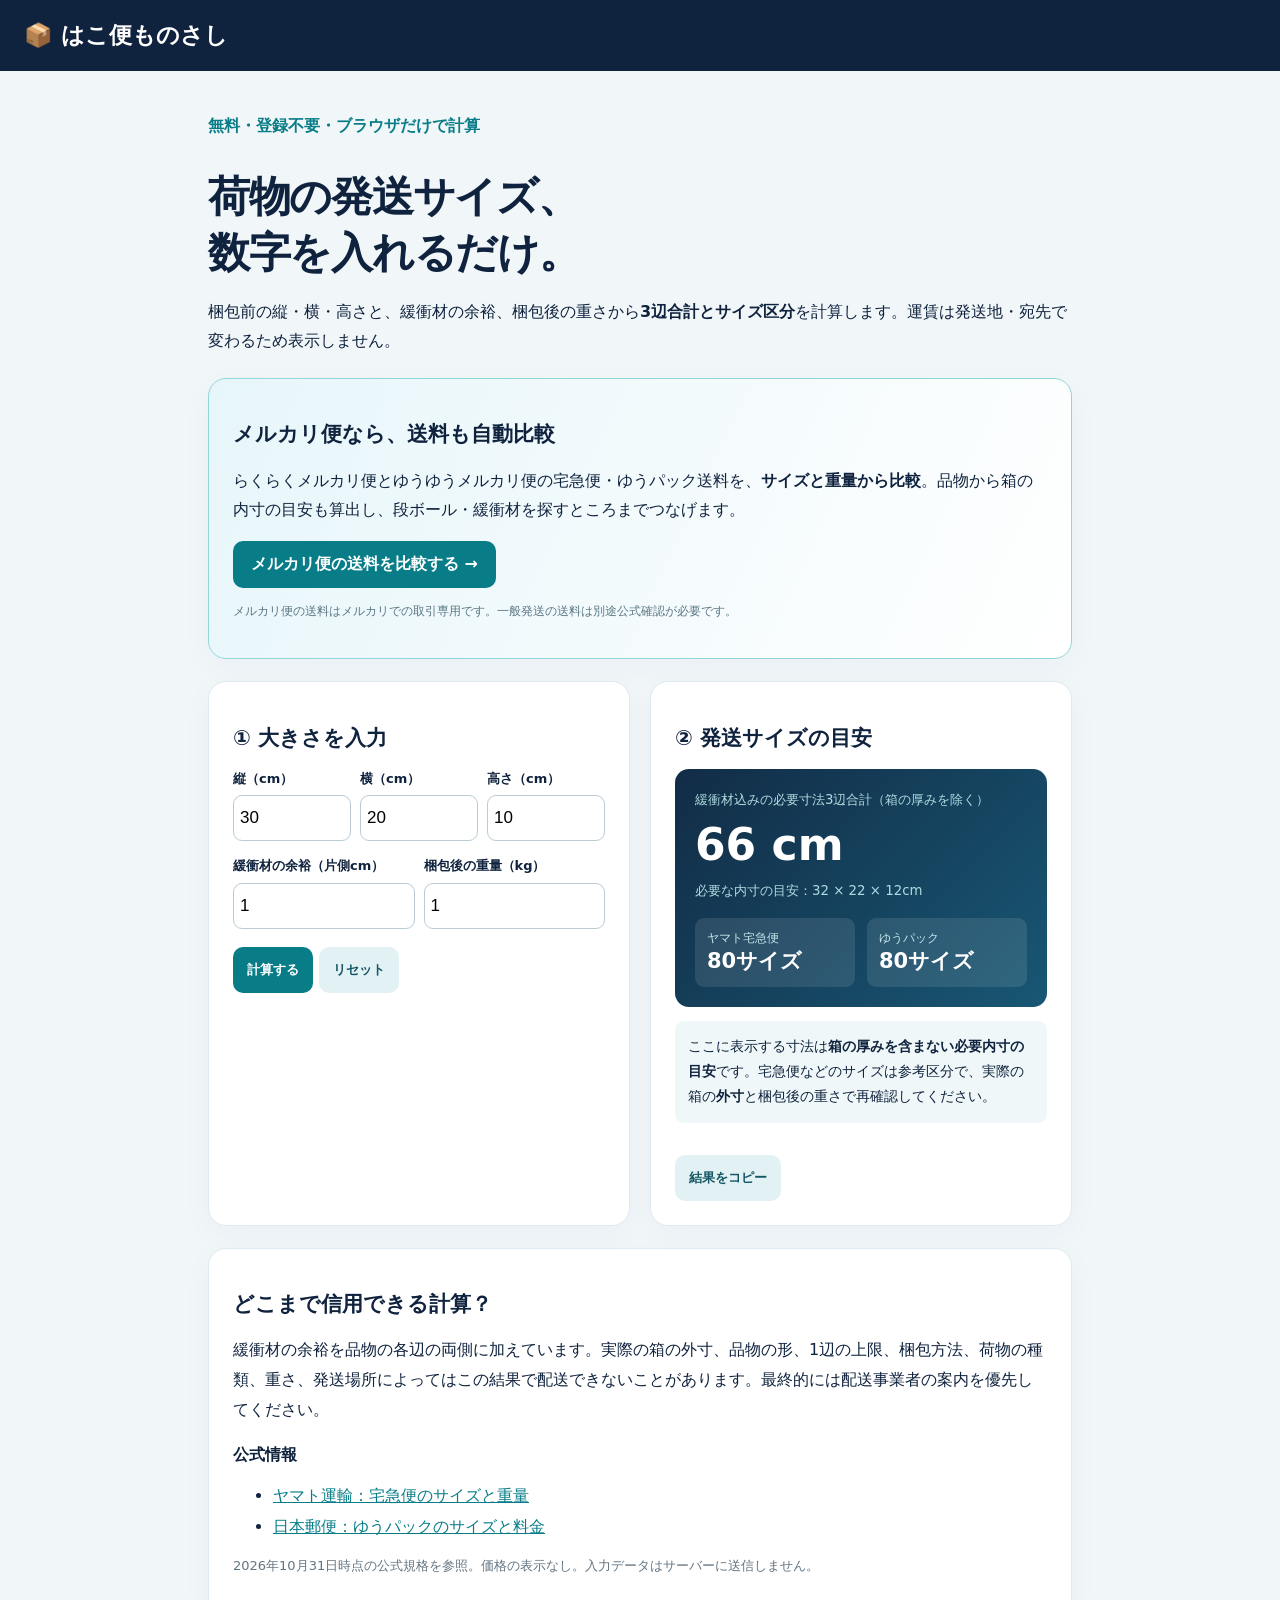
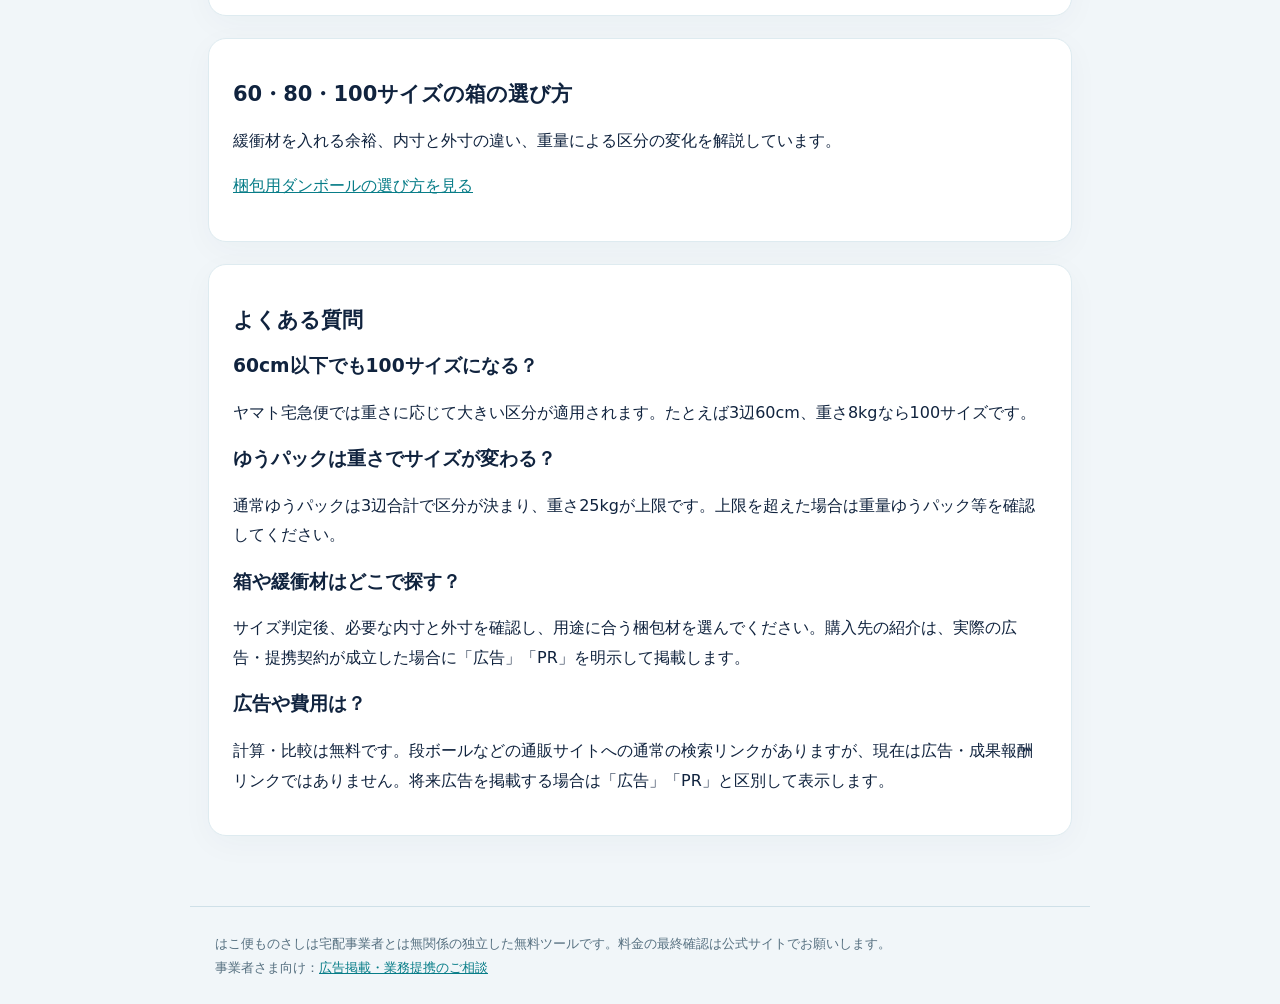
==== commit 4c3b1240: "Normalize SEO markup formatting and precise shipping-size description" ====
--- a/index.html
+++ b/index.html
@@ -1,7 +1,7 @@
 <!doctype html>
 <html lang="ja"><head><meta charset="utf-8"><meta name="viewport" content="width=device-width,initial-scale=1">
 <title>梱包サイズ計算・メルカリ送料比較｜はこ便ものさし</title>
-<meta name="description" content="宅急便・ゆうパックの60〜200サイズを、縦・横・高さと重量から無料計算。メルカリ便の送料比較、ネコポス・ゆうパケット・段ボールの選び方まで。登録不要。">
+<meta name="description" content="宅急便・ゆうパックの発送サイズを、縦・横・高さと重量から無料計算。メルカリ便の送料比較、ネコポス・ゆうパケット・段ボールの選び方まで。登録不要。">
 <meta name="theme-color" content="#10233e"><link rel="canonical" href="https://hakopita-m84e27.deed.page/"><meta property="og:url" content="https://hakopita-m84e27.deed.page/"><meta property="og:title" content="はこ便ものさし｜梱包サイズの無料計算">
 <style>
 *{box-sizing:border-box}body{margin:0;background:#f1f6f9;color:#10233e;font:16px system-ui,-apple-system,"Hiragino Kaku Gothic ProN",sans-serif}
@@ -21,7 +21,9 @@
 a{color:#087d88}li{margin:10px 0}footer{max-width:900px;margin:auto;padding:25px;border-top:1px solid #cfe0e8;color:#567080;font-size:13px;line-height:1.8}
 #error{color:#bc3547;min-height:20px}
 @media(max-width:700px){.grid{grid-template-columns:1fr}.card{padding:18px}input{font-size:16px}}
-</style><meta property="og:site_name" content="はこ便ものさし">\n<script type="application/ld+json">{"@context":"https://schema.org","@type":"WebSite","name":"はこ便ものさし","url":"https://hakopita-m84e27.deed.page/","inLanguage":"ja"}</script>\n</head><body>
+</style><meta property="og:site_name" content="はこ便ものさし">
+<script type="application/ld+json">{"@context":"https://schema.org","@type":"WebSite","name":"はこ便ものさし","url":"https://hakopita-m84e27.deed.page/","inLanguage":"ja"}</script>
+</head><body>
 <header>📦 はこ便ものさし</header>
 <main><p style="color:#087d88;font-weight:800">無料・登録不要・ブラウザだけで計算</p>
 <h1>荷物の発送サイズ、<br>数字を入れるだけ。</h1>
